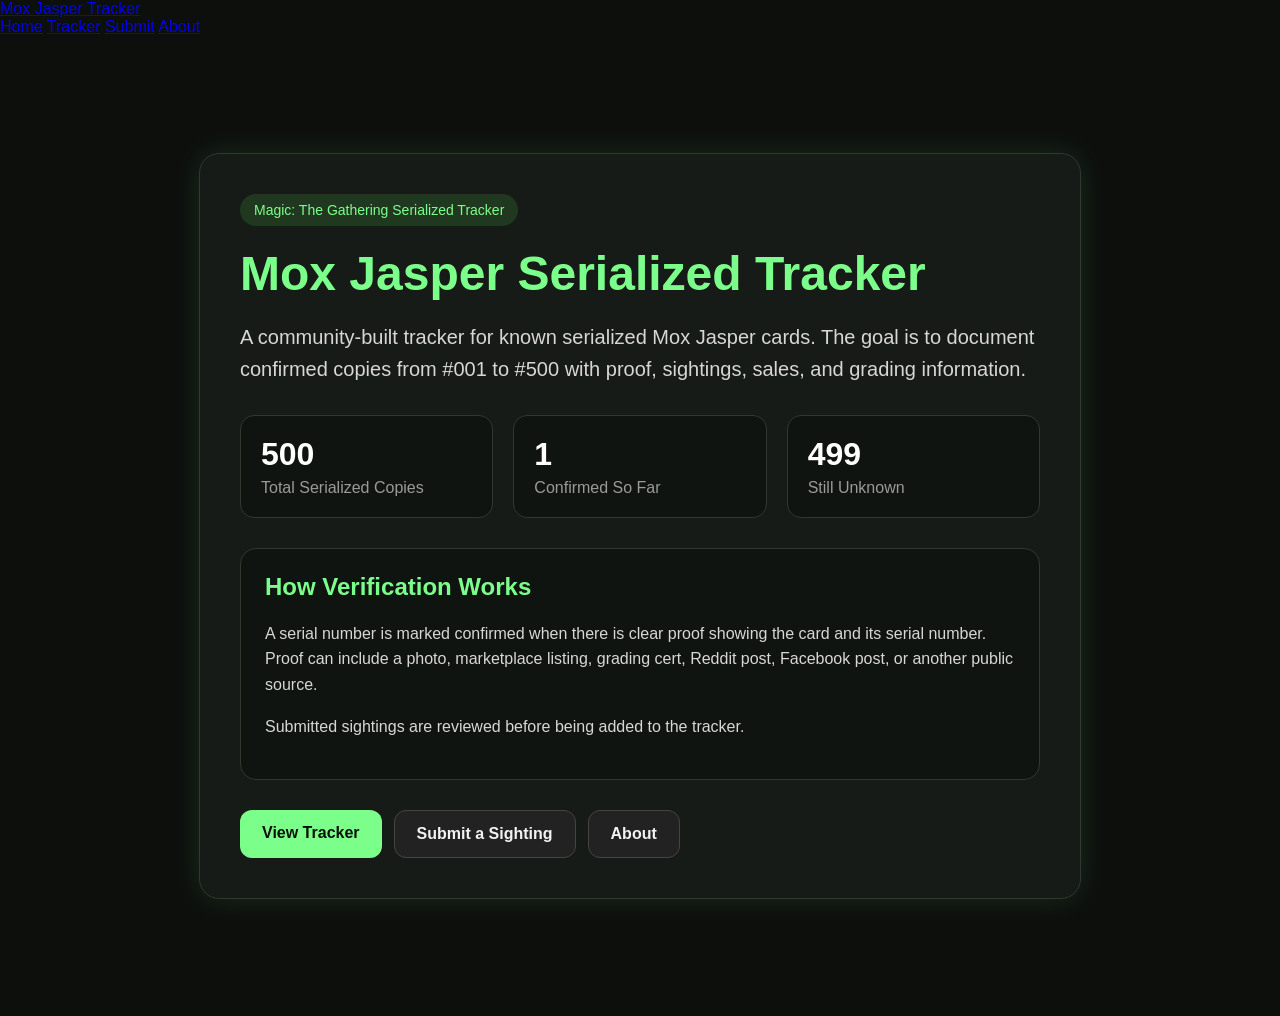
==== index.html @ c1763e7f "Update index.html" ====
<!DOCTYPE html>
<html>
  <head>
    <title>Mox Jasper Tracker</title>
    <link rel="stylesheet" href="style.css">
  </head>

  <body>
    <nav class="navbar">
  <a class="nav-logo" href="index.html">Mox Jasper Tracker</a>

  <div class="nav-links">
    <a href="index.html">Home</a>
    <a href="tracker.html">Tracker</a>
    <a href="submit.html">Submit</a>
    <a href="about.html">About</a>
  </div>
</nav>
    <section class="hero">
      <div class="card">
        <div class="badge">Magic: The Gathering Serialized Tracker</div>

        <h1>Mox Jasper Serialized Tracker</h1>

        <p class="subtitle">
          A community-built tracker for known serialized Mox Jasper cards.
          The goal is to document confirmed copies from #001 to #500 with proof,
          sightings, sales, and grading information.
        </p>

        <div class="stats">
          <div class="stat-box">
            <div class="stat-number">500</div>
            <div class="stat-label">Total Serialized Copies</div>
          </div>

          <div class="stat-box">
            <div class="stat-number">1</div>
            <div class="stat-label">Confirmed So Far</div>
          </div>

          <div class="stat-box">
            <div class="stat-number">499</div>
            <div class="stat-label">Still Unknown</div>
          </div>
        </div>
<div class="info-section">
  <h2>How Verification Works</h2>

  <p>
    A serial number is marked confirmed when there is clear proof showing
    the card and its serial number. Proof can include a photo, marketplace
    listing, grading cert, Reddit post, Facebook post, or another public source.
  </p>

  <p>
    Submitted sightings are reviewed before being added to the tracker.
  </p>
</div>
       <div class="button-row">
  <a class="button" href="tracker.html">View Tracker</a>
  <a class="button secondary-button" href="submit.html">Submit a Sighting</a>
  <a class="button secondary-button" href="about.html">About</a>
</div>
      </div>
    </section>
  </body>
</html>
---- style.css ----
body {
  margin: 0;
  font-family: Arial, sans-serif;
  background: #0d0f0d;
  color: #f2f2f2;
}

.hero {
  min-height: 100vh;
  padding: 40px 20px;
  display: flex;
  align-items: center;
  justify-content: center;
}

.card {
  max-width: 800px;
  background: #171b17;
  border: 1px solid #2d3a2d;
  border-radius: 20px;
  padding: 40px;
  box-shadow: 0 0 30px rgba(124, 255, 138, 0.12);
}

.badge {
  display: inline-block;
  background: #203820;
  color: #7cff8a;
  padding: 8px 14px;
  border-radius: 999px;
  font-size: 14px;
  margin-bottom: 20px;
}

h1 {
  font-size: 48px;
  margin: 0 0 16px;
  color: #7cff8a;
}

.subtitle {
  font-size: 20px;
  line-height: 1.6;
  color: #d7d7d7;
}

.stats {
  display: flex;
  gap: 20px;
  margin: 30px 0;
  flex-wrap: wrap;
}

.stat-box {
  background: #101410;
  border: 1px solid #2d3a2d;
  border-radius: 14px;
  padding: 20px;
  flex: 1;
  min-width: 160px;
}

.stat-number {
  font-size: 32px;
  font-weight: bold;
  color: #ffffff;
}

.stat-label {
  color: #9a9a9a;
  margin-top: 6px;
}

.button {
  display: inline-block;
  background: #7cff8a;
  color: #061006;
  text-decoration: none;
  padding: 14px 22px;
  border-radius: 12px;
  font-weight: bold;
}

.button:hover {
  background: #a0ffaa;
}
.page {
  min-height: 100vh;
  padding: 40px 20px;
  display: flex;
  justify-content: center;
}

.wide-card {
  width: 100%;
  max-width: 1100px;
}

.tracker-grid {
  display: grid;
  grid-template-columns: repeat(auto-fit, minmax(120px, 1fr));
  gap: 15px;
  margin: 30px 0;
}

.serial-card {
  background: #101410;
  border: 1px solid #2d3a2d;
  border-radius: 14px;
  padding: 18px;
  text-align: center;
}

.serial-number {
  font-size: 24px;
  font-weight: bold;
  color: #ffffff;
}

.serial-status {
  margin-top: 8px;
  font-size: 14px;
}

.unknown {
  color: #9a9a9a;
}

.confirmed {
  color: #7cff8a;
}
.confirmed-card {
  border-color: #7cff8a;
  box-shadow: 0 0 18px rgba(124, 255, 138, 0.15);
}

.serial-note {
  margin-top: 8px;
  font-size: 12px;
  color: #cfcfcf;
}
.button-row {
  display: flex;
  gap: 12px;
  flex-wrap: wrap;
}

.secondary-button {
  background: #222;
  color: #f2f2f2;
  border: 1px solid #444;
}

.secondary-button:hover {
  background: #333;
}
.submit-form {
  display: flex;
  flex-direction: column;
  gap: 12px;
  margin: 30px 0;
}

.submit-form label {
  font-weight: bold;
  color: #f2f2f2;
}

.submit-form input,
.submit-form textarea {
  padding: 12px;
  border-radius: 10px;
  border: 1px solid #444;
  background: #101410;
  color: white;
  font-size: 16px;
}

.submit-form textarea {
  min-height: 120px;
  resize: vertical;
}
.submit-box {
  background: #101410;
  border: 1px solid #2d3a2d;
  border-radius: 16px;
  padding: 28px;
  margin: 30px 0;
}

.submit-box h2 {
  margin-top: 0;
  color: #7cff8a;
}

.submit-box p {
  color: #d7d7d7;
  line-height: 1.6;
  margin-bottom: 24px;
}
.info-section {
  background: #101410;
  border: 1px solid #2d3a2d;
  border-radius: 16px;
  padding: 24px;
  margin: 30px 0;
}

.info-section h2 {
  margin-top: 0;
  color: #7cff8a;
}

.info-section p {
  color: #d7d7d7;
  line-height: 1.6;
}
.search-box {
  margin: 30px 0 20px;
  display: flex;
  flex-direction: column;
  gap: 10px;
}

.search-box label {
  font-weight: bold;
  color: #f2f2f2;
}

.search-box input {
  max-width: 260px;
  padding: 12px;
  border-radius: 10px;
  border: 1px solid #444;
  background: #101410;
  color: white;
  font-size: 16px;
}

.highlight-card {
  border-color: #ffffff;
  box-shadow: 0 0 22px rgba(255, 255, 255, 0.25);
  transform: scale(1.03);
}
.search-row {
  display: flex;
  gap: 12px;
  flex-wrap: wrap;
  align-items: center;
}
.legend {
  display: flex;
  gap: 16px;
  flex-wrap: wrap;
  margin: 24px 0;
}

.legend-item {
  display: flex;
  align-items: center;
  gap: 8px;
  color: #d7d7d7;
  font-weight: bold;
}

.legend-dot {
  width: 14px;
  height: 14px;
  border-radius: 50%;
  display: inline-block;
}

.confirmed-dot {
  background: #7cff8a;
}

.unknown-dot {
  background: #777;
}
.modal {
  position: fixed;
  top: 0;
  left: 0;
  width: 100%;
  height: 100%;
  background: rgba(0, 0, 0, 0.75);
  display: flex;
  align-items: center;
  justify-content: center;
  padding: 20px;
  z-index: 999;
}

.hidden {
  display: none;
}

.modal-content {
  background: #171b17;
  border: 1px solid #2d3a2d;
  border-radius: 20px;
  padding: 28px;
  max-width: 520px;
  width: 100%;
  position: relative;
  box-shadow: 0 0 30px rgba(124, 255, 138, 0.15);
}

.close-button {
  position: absolute;
  top: 14px;
  right: 18px;
  background: none;
  border: none;
  color: white;
  font-size: 32px;
  cursor: pointer;
}

.modal-image {
  width: 100%;
  max-height: 500px;
  object-fit: contain;
  background: #101410;
  border: 1px solid #2d3a2d;
  border-radius: 14px;
  margin: 20px 0;
}

.modal-info p {
  color: #d7d7d7;
  line-height: 1.5;
}

.modal-info a {
  color: #7cff8a;
}
.tracker-stats {
  display: flex;
  gap: 16px;
  flex-wrap: wrap;
  margin: 28px 0;
}

.tracker-stat-box {
  background: #101410;
  border: 1px solid #2d3a2d;
  border-radius: 14px;
  padding: 18px;
  flex: 1;
  min-width: 150px;
}
#modal-submit {
  color: #061006 !important;
  background: #7cff8a;
  display: inline-block;
  margin-top: 12px;
  text-decoration: none;
  font-weight: bold;
}
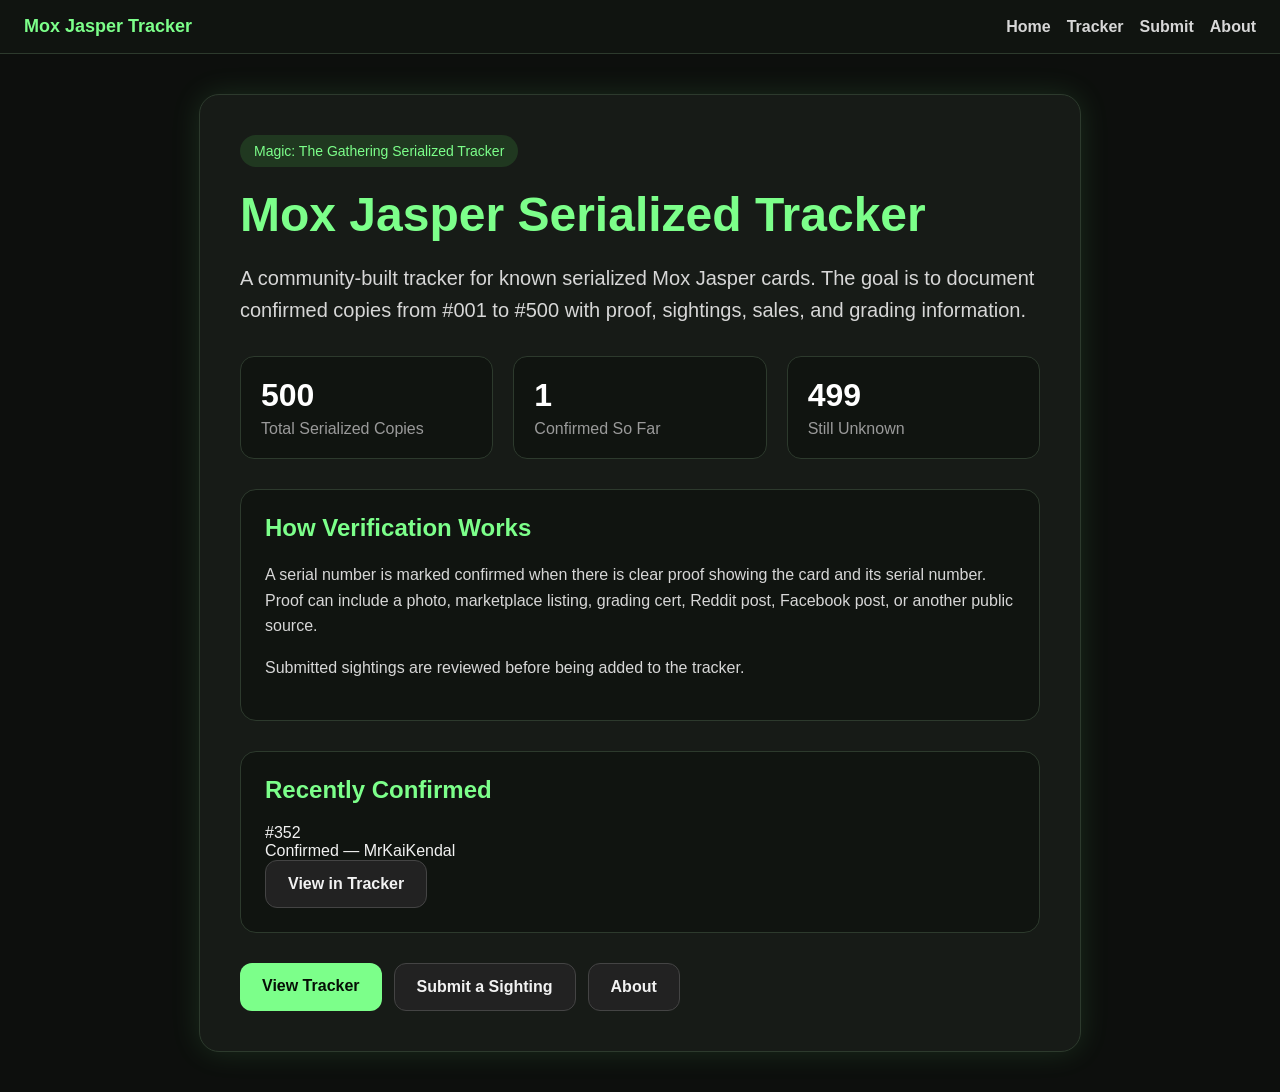
==== commit d185df91: "Update index.html" ====
--- a/index.html
+++ b/index.html
@@ -57,6 +57,18 @@
     Submitted sightings are reviewed before being added to the tracker.
   </p>
 </div>
+        <div class="info-section">
+  <h2>Recently Confirmed</h2>
+
+  <div class="recent-card">
+    <div>
+      <div class="recent-number">#352</div>
+      <div class="recent-details">Confirmed — MrKaiKendal</div>
+    </div>
+
+    <a class="button secondary-button" href="tracker.html">View in Tracker</a>
+  </div>
+</div>
        <div class="button-row">
   <a class="button" href="tracker.html">View Tracker</a>
   <a class="button secondary-button" href="submit.html">Submit a Sighting</a>
--- a/style.css
+++ b/style.css
@@ -358,3 +358,36 @@
   text-decoration: none;
   font-weight: bold;
 }
+.navbar {
+  background: #101410;
+  border-bottom: 1px solid #2d3a2d;
+  padding: 16px 24px;
+  display: flex;
+  justify-content: space-between;
+  align-items: center;
+  gap: 16px;
+  flex-wrap: wrap;
+}
+
+.nav-logo {
+  color: #7cff8a;
+  text-decoration: none;
+  font-weight: bold;
+  font-size: 18px;
+}
+
+.nav-links {
+  display: flex;
+  gap: 16px;
+  flex-wrap: wrap;
+}
+
+.nav-links a {
+  color: #d7d7d7;
+  text-decoration: none;
+  font-weight: bold;
+}
+
+.nav-links a:hover {
+  color: #7cff8a;
+}
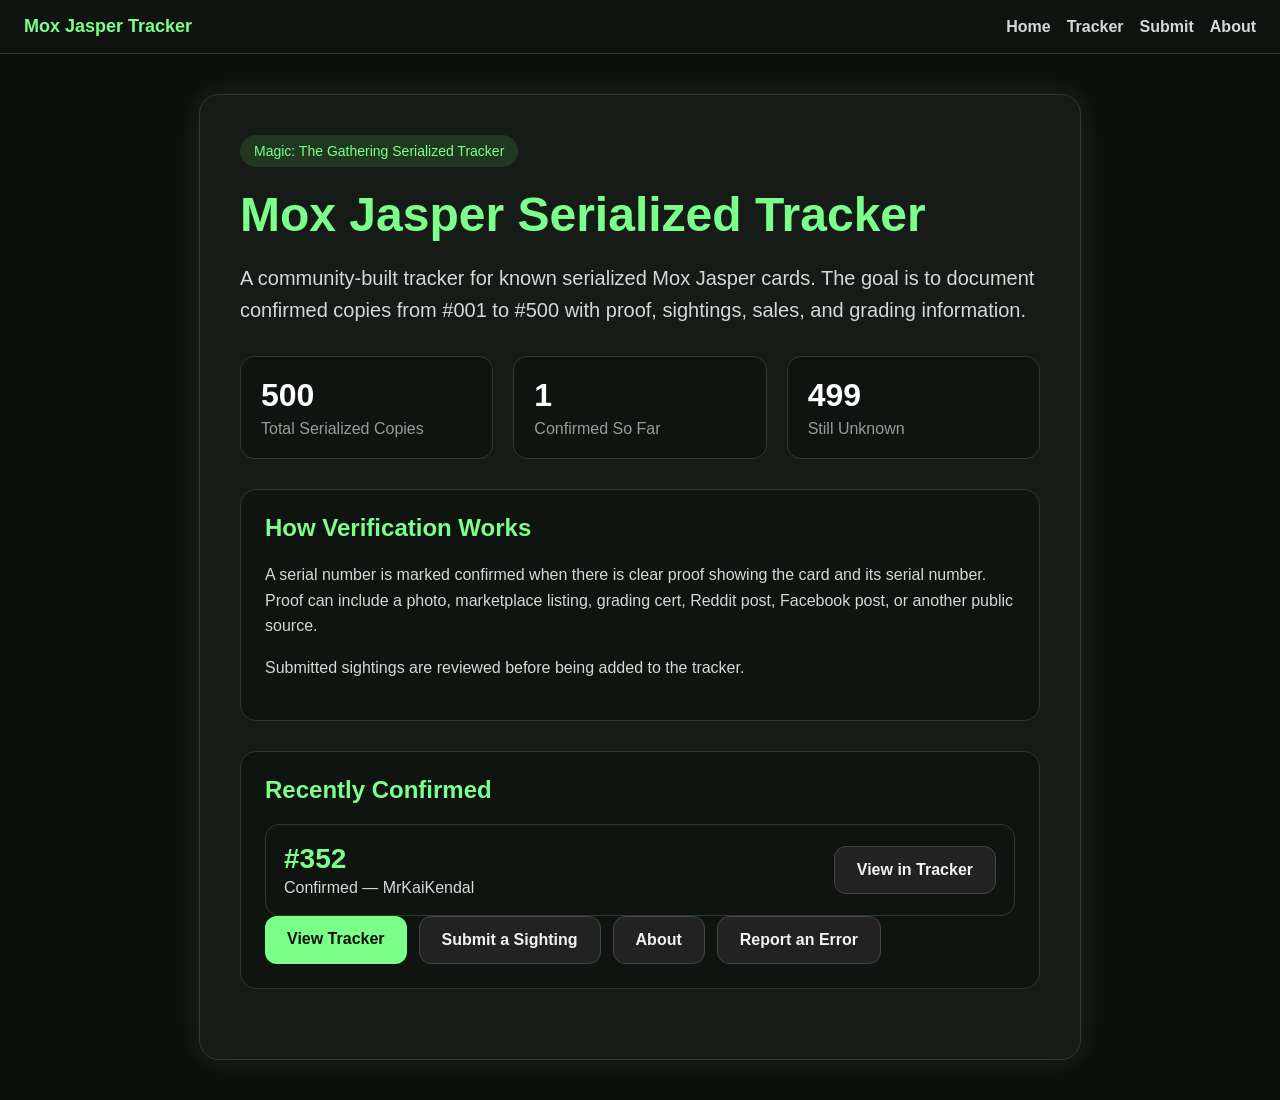
==== commit 84dc986c: "Update index.html" ====
--- a/index.html
+++ b/index.html
@@ -68,11 +68,11 @@
 
     <a class="button secondary-button" href="tracker.html">View in Tracker</a>
   </div>
-</div>
-       <div class="button-row">
+<div class="button-row">
   <a class="button" href="tracker.html">View Tracker</a>
   <a class="button secondary-button" href="submit.html">Submit a Sighting</a>
   <a class="button secondary-button" href="about.html">About</a>
+  <a class="button secondary-button" href="https://docs.google.com/forms/d/e/1FAIpQLScrl7_mSrgh9yv5SRMidlg3sxOol-Kw7fdh2qIpRb-uSu1Ktw/viewform?usp=header" target="_blank">Report an Error</a>
 </div>
       </div>
     </section>
--- a/style.css
+++ b/style.css
@@ -391,3 +391,25 @@
 .nav-links a:hover {
   color: #7cff8a;
 }
+.recent-card {
+  background: #101410;
+  border: 1px solid #2d3a2d;
+  border-radius: 14px;
+  padding: 18px;
+  display: flex;
+  justify-content: space-between;
+  align-items: center;
+  gap: 12px;
+  flex-wrap: wrap;
+}
+
+.recent-number {
+  font-size: 28px;
+  font-weight: bold;
+  color: #7cff8a;
+}
+
+.recent-details {
+  color: #d7d7d7;
+  margin-top: 4px;
+}
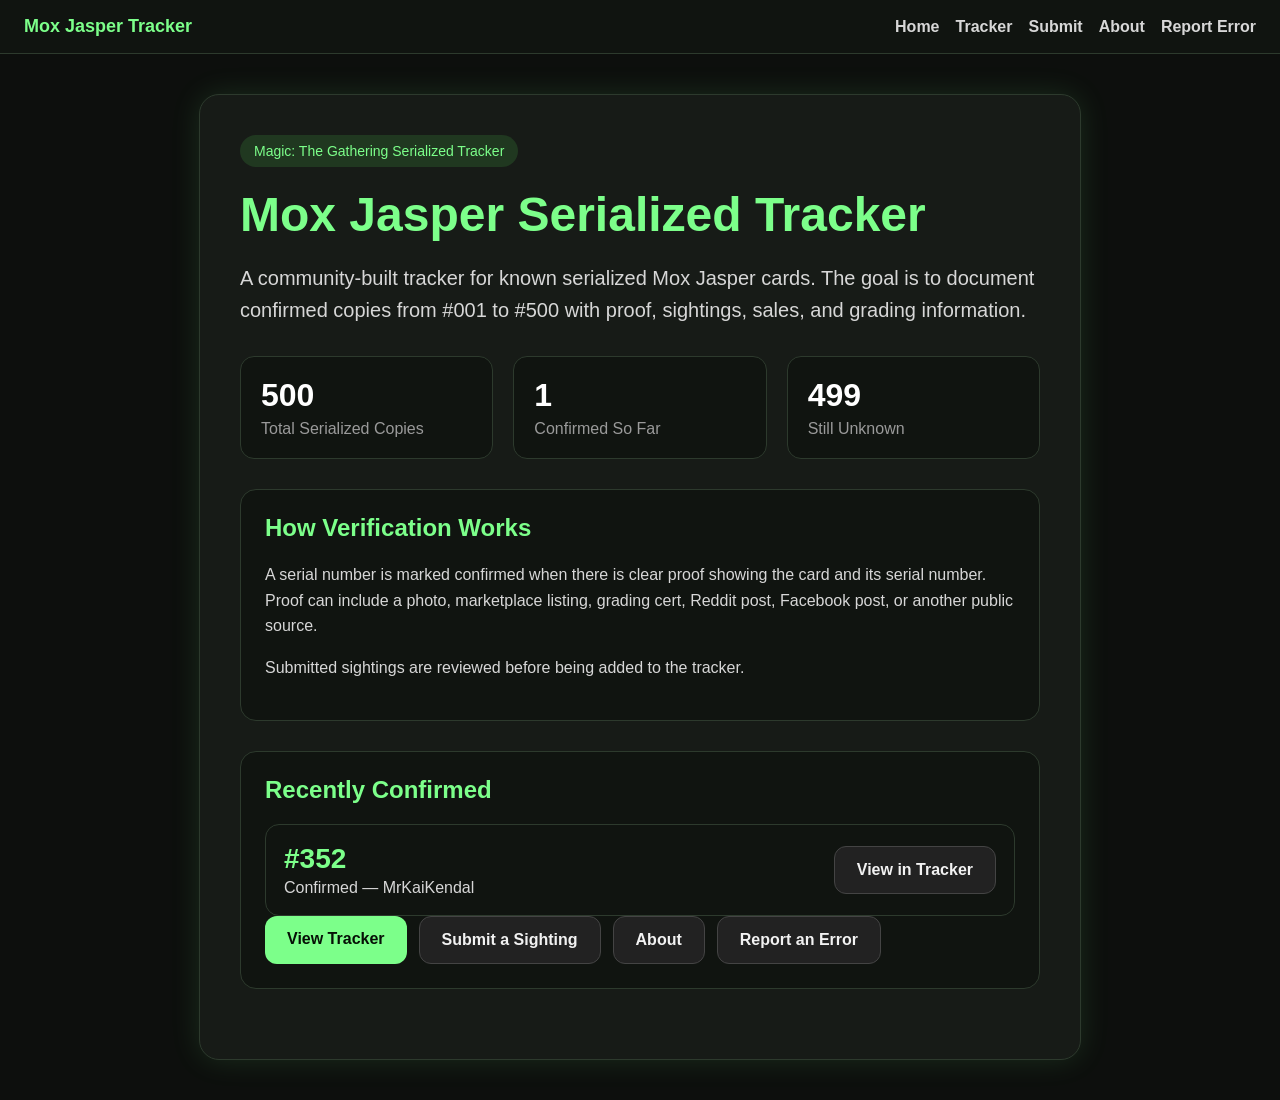
==== commit 1fe75016: "Update index.html" ====
--- a/index.html
+++ b/index.html
@@ -9,12 +9,13 @@
     <nav class="navbar">
   <a class="nav-logo" href="index.html">Mox Jasper Tracker</a>
 
-  <div class="nav-links">
-    <a href="index.html">Home</a>
-    <a href="tracker.html">Tracker</a>
-    <a href="submit.html">Submit</a>
-    <a href="about.html">About</a>
-  </div>
+   <div class="nav-links">
+  <a href="index.html">Home</a>
+  <a href="tracker.html">Tracker</a>
+  <a href="submit.html">Submit</a>
+  <a href="about.html">About</a>
+  <a href="https://docs.google.com/forms/d/e/1FAIpQLScrl7_mSrgh9yv5SRMidlg3sxOol-Kw7fdh2qIpRb-uSu1Ktw/viewform?usp=header" target="_blank">Report Error</a>
+</div>
 </nav>
     <section class="hero">
       <div class="card">
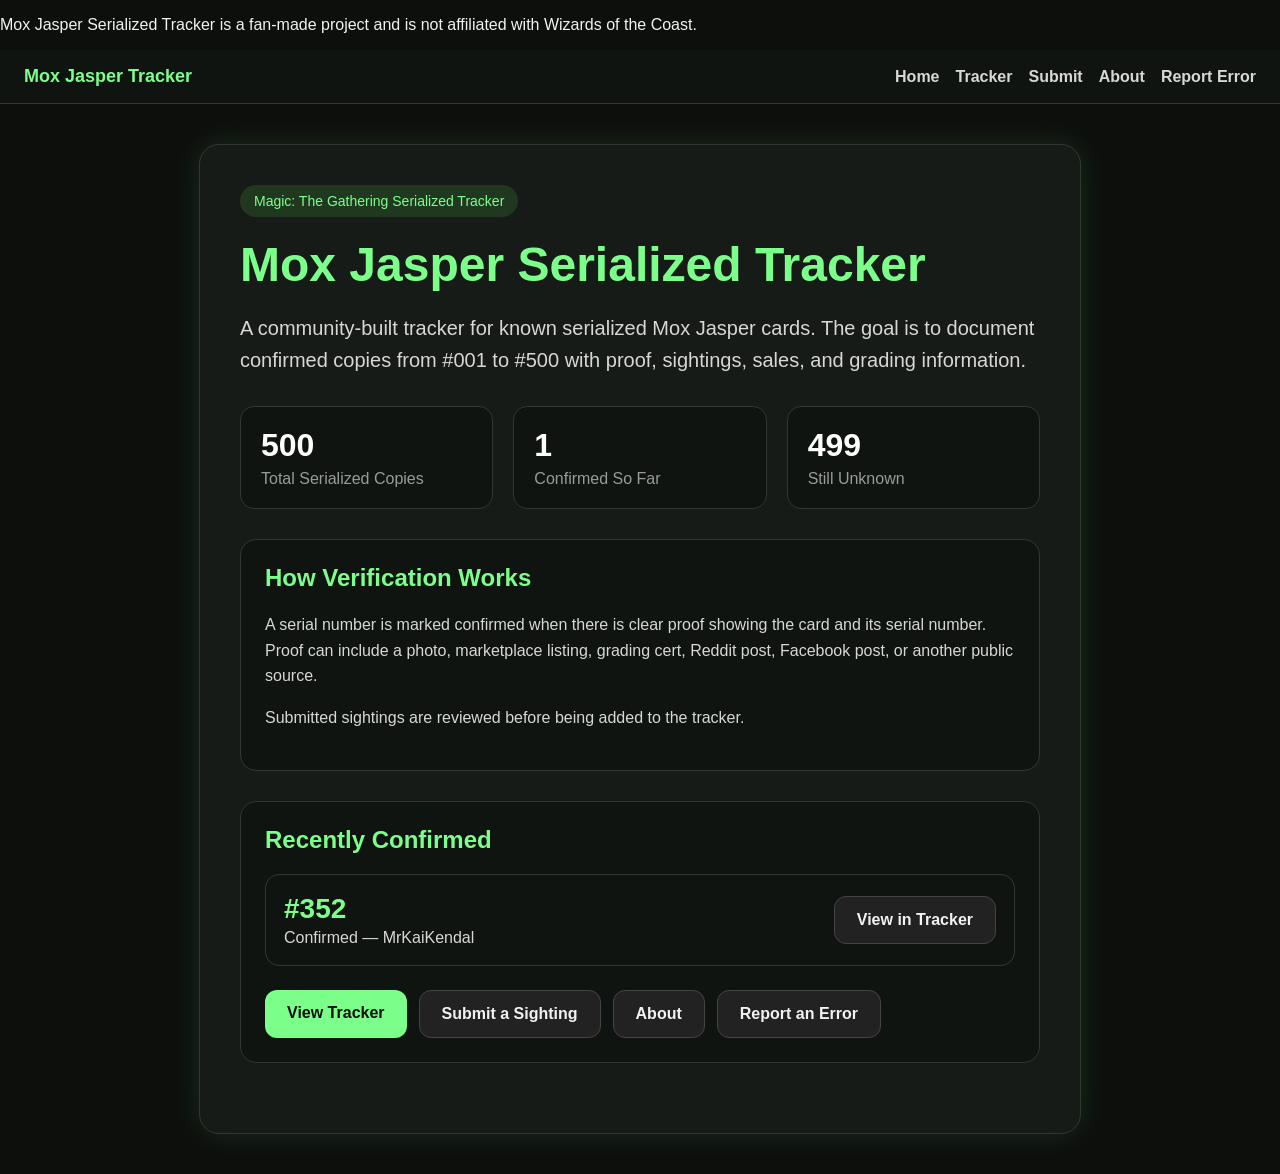
==== commit e56a2616: "Update index.html" ====
--- a/index.html
+++ b/index.html
@@ -4,7 +4,11 @@
     <title>Mox Jasper Tracker</title>
     <link rel="stylesheet" href="style.css">
   </head>
-
+<footer class="site-footer">
+  <p>
+    Mox Jasper Serialized Tracker is a fan-made project and is not affiliated with Wizards of the Coast.
+  </p>
+</footer>
   <body>
     <nav class="navbar">
   <a class="nav-logo" href="index.html">Mox Jasper Tracker</a>
@@ -69,7 +73,7 @@
 
     <a class="button secondary-button" href="tracker.html">View in Tracker</a>
   </div>
-<div class="button-row">
+<div class="button-row home-button-row">
   <a class="button" href="tracker.html">View Tracker</a>
   <a class="button secondary-button" href="submit.html">Submit a Sighting</a>
   <a class="button secondary-button" href="about.html">About</a>
--- a/style.css
+++ b/style.css
@@ -413,3 +413,6 @@
   color: #d7d7d7;
   margin-top: 4px;
 }
+.home-button-row {
+  margin-top: 24px;
+}
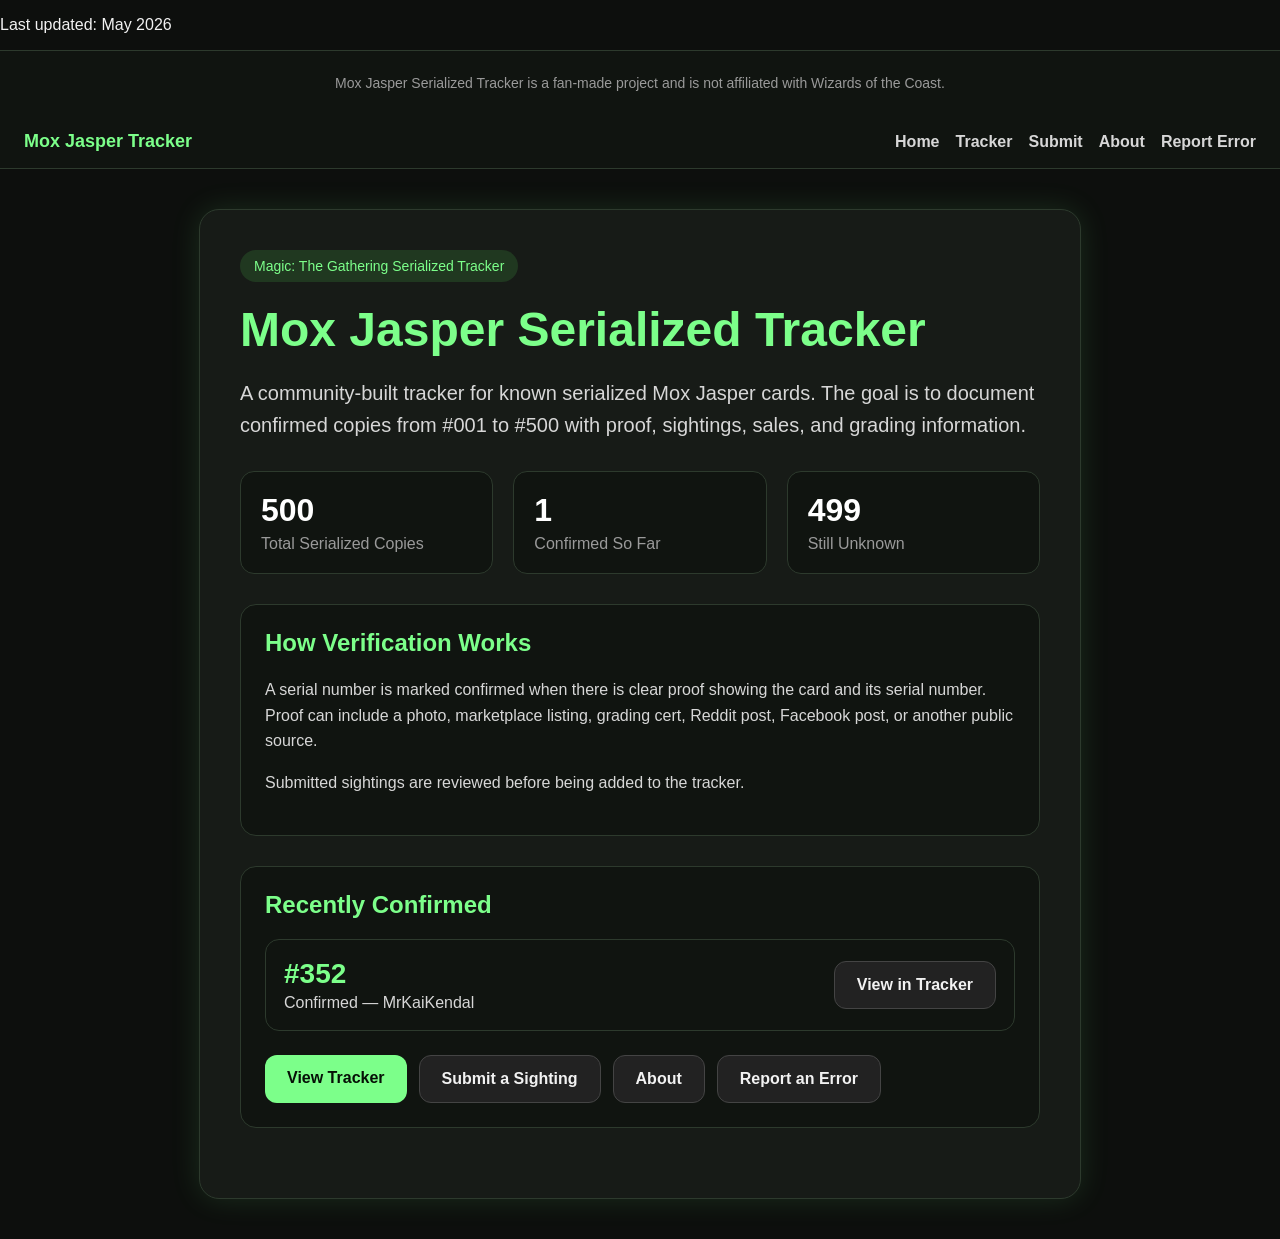
==== commit d123deef: "Update index.html" ====
--- a/index.html
+++ b/index.html
@@ -2,6 +2,7 @@
 <html>
   <head>
     <title>Mox Jasper Tracker</title>
+    <p class="last-updated">Last updated: May 2026</p>
     <link rel="stylesheet" href="style.css">
   </head>
 <footer class="site-footer">
--- a/style.css
+++ b/style.css
@@ -416,3 +416,15 @@
 .home-button-row {
   margin-top: 24px;
 }
+.site-footer {
+  border-top: 1px solid #2d3a2d;
+  padding: 24px;
+  text-align: center;
+  color: #9a9a9a;
+  background: #101410;
+  font-size: 14px;
+}
+
+.site-footer p {
+  margin: 0;
+}
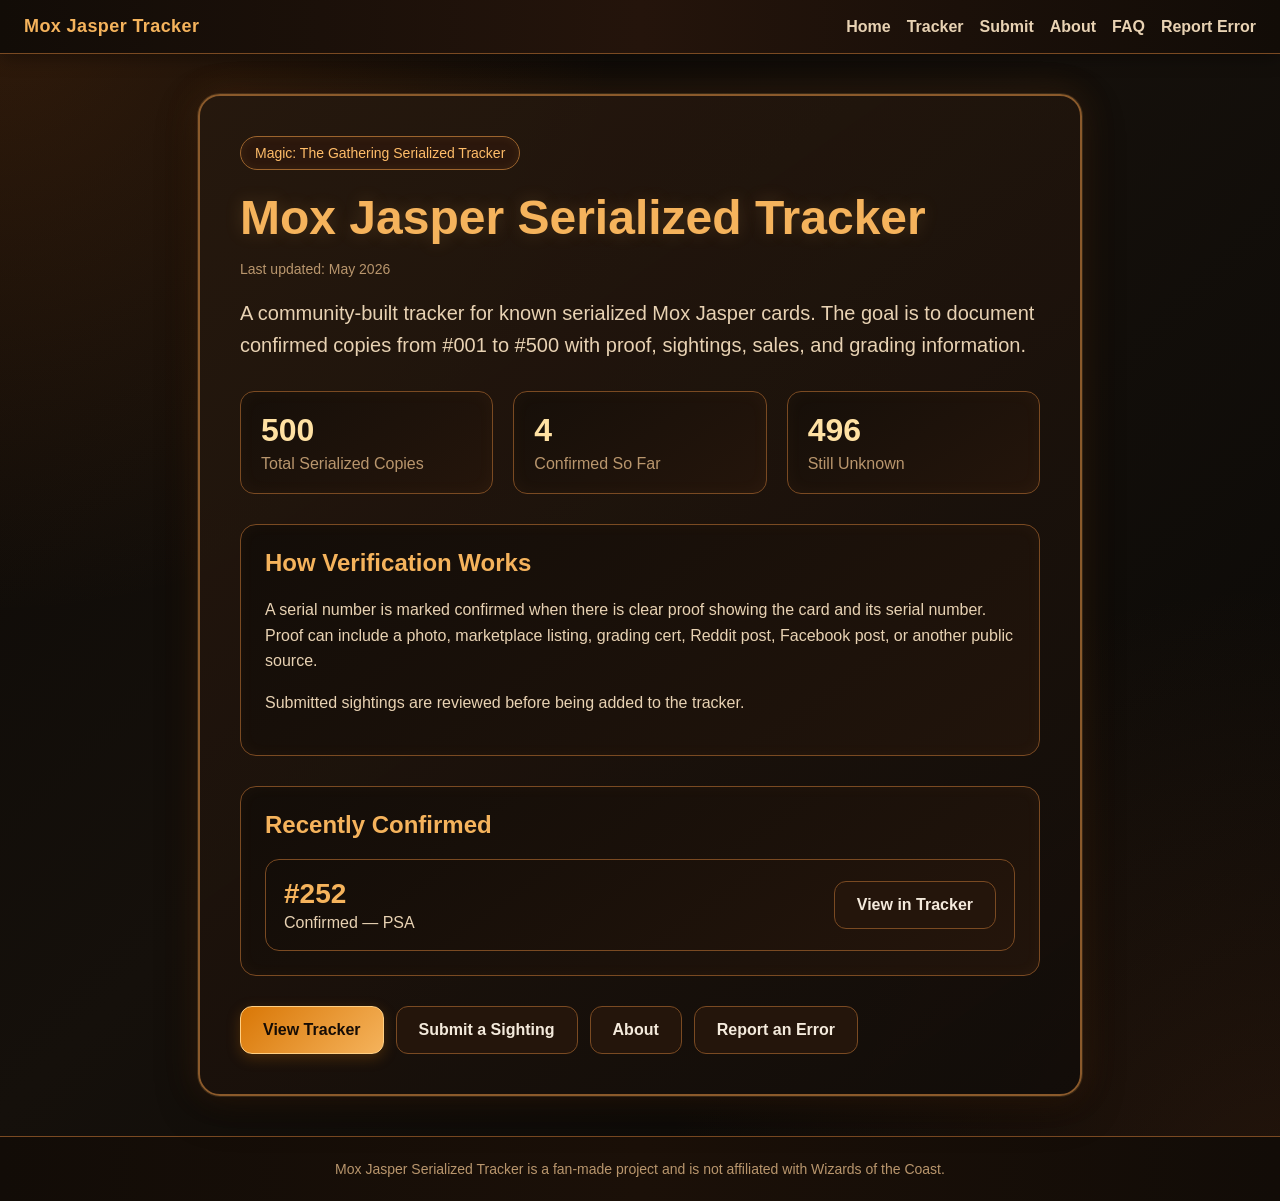
==== commit 56807aea: "Update index.html" ====
--- a/index.html
+++ b/index.html
@@ -2,31 +2,30 @@
 <html>
   <head>
     <title>Mox Jasper Tracker</title>
-    <p class="last-updated">Last updated: May 2026</p>
     <link rel="stylesheet" href="style.css">
+    <link rel="icon" type="image/png" href="favicon.png">
   </head>
-<footer class="site-footer">
-  <p>
-    Mox Jasper Serialized Tracker is a fan-made project and is not affiliated with Wizards of the Coast.
-  </p>
-</footer>
+
   <body>
     <nav class="navbar">
-  <a class="nav-logo" href="index.html">Mox Jasper Tracker</a>
+      <a class="nav-logo" href="index.html">Mox Jasper Tracker</a>
 
-   <div class="nav-links">
-  <a href="index.html">Home</a>
-  <a href="tracker.html">Tracker</a>
-  <a href="submit.html">Submit</a>
-  <a href="about.html">About</a>
-  <a href="https://docs.google.com/forms/d/e/1FAIpQLScrl7_mSrgh9yv5SRMidlg3sxOol-Kw7fdh2qIpRb-uSu1Ktw/viewform?usp=header" target="_blank">Report Error</a>
-</div>
-</nav>
+      <div class="nav-links">
+        <a href="index.html">Home</a>
+        <a href="tracker.html">Tracker</a>
+        <a href="submit.html">Submit</a>
+        <a href="about.html">About</a>
+        <a href="faq.html">FAQ</a>
+        <a href="PASTE-YOUR-REPORT-FORM-LINK-HERE" target="_blank">Report Error</a>
+      </div>
+    </nav>
+
     <section class="hero">
       <div class="card">
         <div class="badge">Magic: The Gathering Serialized Tracker</div>
 
         <h1>Mox Jasper Serialized Tracker</h1>
+        <p class="last-updated">Last updated: May 2026</p>
 
         <p class="subtitle">
           A community-built tracker for known serialized Mox Jasper cards.
@@ -41,46 +40,52 @@
           </div>
 
           <div class="stat-box">
-            <div class="stat-number">1</div>
+            <div id="home-confirmed-count" class="stat-number">0</div>
             <div class="stat-label">Confirmed So Far</div>
           </div>
 
           <div class="stat-box">
-            <div class="stat-number">499</div>
+            <div id="home-unknown-count" class="stat-number">500</div>
             <div class="stat-label">Still Unknown</div>
           </div>
         </div>
-<div class="info-section">
-  <h2>How Verification Works</h2>
 
-  <p>
-    A serial number is marked confirmed when there is clear proof showing
-    the card and its serial number. Proof can include a photo, marketplace
-    listing, grading cert, Reddit post, Facebook post, or another public source.
-  </p>
+        <div class="info-section">
+          <h2>How Verification Works</h2>
 
-  <p>
-    Submitted sightings are reviewed before being added to the tracker.
-  </p>
-</div>
+          <p>
+            A serial number is marked confirmed when there is clear proof showing
+            the card and its serial number. Proof can include a photo, marketplace
+            listing, grading cert, Reddit post, Facebook post, or another public source.
+          </p>
+
+          <p>
+            Submitted sightings are reviewed before being added to the tracker.
+          </p>
+        </div>
+
         <div class="info-section">
-  <h2>Recently Confirmed</h2>
+          <h2>Recently Confirmed</h2>
 
-  <div class="recent-card">
-    <div>
-      <div class="recent-number">#352</div>
-      <div class="recent-details">Confirmed — MrKaiKendal</div>
-    </div>
+          <div id="home-recent-confirmed"></div>
+        </div>
 
-    <a class="button secondary-button" href="tracker.html">View in Tracker</a>
-  </div>
-<div class="button-row home-button-row">
-  <a class="button" href="tracker.html">View Tracker</a>
-  <a class="button secondary-button" href="submit.html">Submit a Sighting</a>
-  <a class="button secondary-button" href="about.html">About</a>
-  <a class="button secondary-button" href="https://docs.google.com/forms/d/e/1FAIpQLScrl7_mSrgh9yv5SRMidlg3sxOol-Kw7fdh2qIpRb-uSu1Ktw/viewform?usp=header" target="_blank">Report an Error</a>
-</div>
+        <div class="button-row home-button-row">
+          <a class="button" href="tracker.html">View Tracker</a>
+          <a class="button secondary-button" href="submit.html">Submit a Sighting</a>
+          <a class="button secondary-button" href="about.html">About</a>
+          <a class="button secondary-button" href="https://forms.gle/mD725Z9h9ZyDmzw18" target="_blank">Report an Error</a>
+        </div>
       </div>
     </section>
+
+    <footer class="site-footer">
+      <p>
+        Mox Jasper Serialized Tracker is a fan-made project and is not affiliated with Wizards of the Coast.
+      </p>
+    </footer>
+
+    <script src="cards.js"></script>
+    <script src="home.js"></script>
   </body>
 </html>
--- a/style.css
+++ b/style.css
@@ -1,9 +1,53 @@
 body {
   margin: 0;
   font-family: Arial, sans-serif;
-  background: #0d0f0d;
-  color: #f2f2f2;
-}
+  background:
+    radial-gradient(circle at top left, rgba(210, 105, 30, 0.18), transparent 35%),
+    radial-gradient(circle at bottom right, rgba(124, 62, 28, 0.22), transparent 35%),
+    linear-gradient(135deg, #0c0906, #15100b 45%, #090806);
+  color: #f4eadc;
+}
+
+/* Top navigation */
+
+.navbar {
+  background:
+    linear-gradient(90deg, #120c07, #24140b, #120c07);
+  border-bottom: 1px solid #7a4a22;
+  padding: 16px 24px;
+  display: flex;
+  justify-content: space-between;
+  align-items: center;
+  gap: 16px;
+  flex-wrap: wrap;
+  box-shadow: 0 4px 18px rgba(0, 0, 0, 0.35);
+}
+
+.nav-logo {
+  color: #f5b35c;
+  text-decoration: none;
+  font-weight: bold;
+  font-size: 18px;
+  letter-spacing: 0.4px;
+}
+
+.nav-links {
+  display: flex;
+  gap: 16px;
+  flex-wrap: wrap;
+}
+
+.nav-links a {
+  color: #e8d2b3;
+  text-decoration: none;
+  font-weight: bold;
+}
+
+.nav-links a:hover {
+  color: #ffcc7a;
+}
+
+/* Main page layouts */
 
 .hero {
   min-height: 100vh;
@@ -13,36 +57,68 @@
   justify-content: center;
 }
 
+.page {
+  min-height: 100vh;
+  padding: 40px 20px;
+  display: flex;
+  justify-content: center;
+}
+
 .card {
   max-width: 800px;
-  background: #171b17;
-  border: 1px solid #2d3a2d;
-  border-radius: 20px;
+  background:
+    linear-gradient(145deg, rgba(38, 24, 14, 0.96), rgba(18, 13, 9, 0.98));
+  border: 2px solid #8b5a2b;
+  border-radius: 22px;
   padding: 40px;
-  box-shadow: 0 0 30px rgba(124, 255, 138, 0.12);
+  box-shadow:
+    0 0 0 1px rgba(255, 203, 122, 0.12),
+    0 0 35px rgba(210, 105, 30, 0.16),
+    0 12px 40px rgba(0, 0, 0, 0.45);
+}
+
+.wide-card {
+  width: 100%;
+  max-width: 1100px;
 }
 
 .badge {
   display: inline-block;
-  background: #203820;
-  color: #7cff8a;
+  background: #2b170c;
+  color: #ffbd69;
+  border: 1px solid #9c642d;
   padding: 8px 14px;
   border-radius: 999px;
   font-size: 14px;
   margin-bottom: 20px;
+  box-shadow: inset 0 0 10px rgba(255, 179, 92, 0.08);
 }
 
 h1 {
   font-size: 48px;
   margin: 0 0 16px;
-  color: #7cff8a;
+  color: #f5b35c;
+  text-shadow: 0 0 18px rgba(245, 179, 92, 0.18);
+}
+
+h2 {
+  color: #ffcc7a;
 }
 
 .subtitle {
   font-size: 20px;
   line-height: 1.6;
-  color: #d7d7d7;
-}
+  color: #e8d2b3;
+}
+
+.last-updated {
+  color: #b9966d;
+  font-size: 14px;
+  margin-top: 4px;
+  margin-bottom: 18px;
+}
+
+/* Homepage stats */
 
 .stats {
   display: flex;
@@ -52,49 +128,94 @@
 }
 
 .stat-box {
-  background: #101410;
-  border: 1px solid #2d3a2d;
+  background:
+    linear-gradient(145deg, #160f09, #24150b);
+  border: 1px solid #7a4a22;
   border-radius: 14px;
   padding: 20px;
   flex: 1;
   min-width: 160px;
+  box-shadow: inset 0 0 18px rgba(255, 190, 105, 0.04);
 }
 
 .stat-number {
   font-size: 32px;
   font-weight: bold;
-  color: #ffffff;
+  color: #ffe1a3;
 }
 
 .stat-label {
-  color: #9a9a9a;
+  color: #b9966d;
   margin-top: 6px;
 }
+
+/* Buttons */
 
 .button {
   display: inline-block;
-  background: #7cff8a;
-  color: #061006;
+  background:
+    linear-gradient(135deg, #d97706, #f5b35c);
+  color: #160c05;
   text-decoration: none;
   padding: 14px 22px;
   border-radius: 12px;
   font-weight: bold;
+  border: 1px solid #ffcf83;
+  box-shadow: 0 4px 14px rgba(217, 119, 6, 0.25);
+  cursor: pointer;
 }
 
 .button:hover {
-  background: #a0ffaa;
-}
-.page {
-  min-height: 100vh;
-  padding: 40px 20px;
-  display: flex;
-  justify-content: center;
-}
-
-.wide-card {
-  width: 100%;
-  max-width: 1100px;
-}
+  background:
+    linear-gradient(135deg, #f5b35c, #ffd18a);
+  color: #120804;
+}
+
+.button-row {
+  display: flex;
+  gap: 12px;
+  flex-wrap: wrap;
+}
+
+.home-button-row {
+  margin-top: 24px;
+}
+
+.secondary-button {
+  background: #24150b;
+  color: #f4eadc;
+  border: 1px solid #7a4a22;
+  box-shadow: none;
+}
+
+.secondary-button:hover {
+  background: #3a2110;
+  color: #ffcc7a;
+}
+
+/* Info sections */
+
+.info-section {
+  background:
+    linear-gradient(145deg, #130d08, #21140b);
+  border: 1px solid #7a4a22;
+  border-radius: 16px;
+  padding: 24px;
+  margin: 30px 0;
+  box-shadow: inset 0 0 16px rgba(255, 184, 92, 0.04);
+}
+
+.info-section h2 {
+  margin-top: 0;
+  color: #f5b35c;
+}
+
+.info-section p {
+  color: #e8d2b3;
+  line-height: 1.6;
+}
+
+/* Tracker grid */
 
 .tracker-grid {
   display: grid;
@@ -104,17 +225,27 @@
 }
 
 .serial-card {
-  background: #101410;
-  border: 1px solid #2d3a2d;
+  background:
+    linear-gradient(145deg, #15100b, #24150b);
+  border: 1px solid #5d3920;
   border-radius: 14px;
   padding: 18px;
   text-align: center;
+  transition: transform 0.2s ease, border-color 0.2s ease, box-shadow 0.2s ease;
+  cursor: pointer;
+  box-shadow: inset 0 0 12px rgba(255, 190, 105, 0.03);
+}
+
+.serial-card:hover {
+  transform: translateY(-3px);
+  border-color: #d97706;
+  box-shadow: 0 0 18px rgba(217, 119, 6, 0.16);
 }
 
 .serial-number {
   font-size: 24px;
   font-weight: bold;
-  color: #ffffff;
+  color: #ffe1a3;
 }
 
 .serial-status {
@@ -123,131 +254,56 @@
 }
 
 .unknown {
-  color: #9a9a9a;
+  color: #9d8b78;
 }
 
 .confirmed {
-  color: #7cff8a;
-}
+  color: #ffcc7a;
+}
+
+.pending {
+  color: #ffd36a;
+}
+
 .confirmed-card {
-  border-color: #7cff8a;
-  box-shadow: 0 0 18px rgba(124, 255, 138, 0.15);
+  border-color: #f5b35c;
+  box-shadow:
+    0 0 18px rgba(245, 179, 92, 0.22),
+    inset 0 0 14px rgba(245, 179, 92, 0.05);
+}
+
+.pending-card {
+  border-color: #ffd36a;
+  box-shadow: 0 0 18px rgba(255, 211, 106, 0.15);
 }
 
 .serial-note {
   margin-top: 8px;
   font-size: 12px;
-  color: #cfcfcf;
-}
-.button-row {
-  display: flex;
-  gap: 12px;
-  flex-wrap: wrap;
-}
-
-.secondary-button {
-  background: #222;
-  color: #f2f2f2;
-  border: 1px solid #444;
-}
-
-.secondary-button:hover {
-  background: #333;
-}
-.submit-form {
-  display: flex;
-  flex-direction: column;
-  gap: 12px;
-  margin: 30px 0;
-}
-
-.submit-form label {
-  font-weight: bold;
-  color: #f2f2f2;
-}
-
-.submit-form input,
-.submit-form textarea {
-  padding: 12px;
-  border-radius: 10px;
-  border: 1px solid #444;
-  background: #101410;
-  color: white;
-  font-size: 16px;
-}
-
-.submit-form textarea {
-  min-height: 120px;
-  resize: vertical;
-}
-.submit-box {
-  background: #101410;
-  border: 1px solid #2d3a2d;
-  border-radius: 16px;
-  padding: 28px;
-  margin: 30px 0;
-}
-
-.submit-box h2 {
-  margin-top: 0;
-  color: #7cff8a;
-}
-
-.submit-box p {
-  color: #d7d7d7;
-  line-height: 1.6;
-  margin-bottom: 24px;
-}
-.info-section {
-  background: #101410;
-  border: 1px solid #2d3a2d;
-  border-radius: 16px;
-  padding: 24px;
-  margin: 30px 0;
-}
-
-.info-section h2 {
-  margin-top: 0;
-  color: #7cff8a;
-}
-
-.info-section p {
-  color: #d7d7d7;
-  line-height: 1.6;
-}
-.search-box {
-  margin: 30px 0 20px;
-  display: flex;
-  flex-direction: column;
-  gap: 10px;
-}
-
-.search-box label {
-  font-weight: bold;
-  color: #f2f2f2;
-}
-
-.search-box input {
-  max-width: 260px;
-  padding: 12px;
-  border-radius: 10px;
-  border: 1px solid #444;
-  background: #101410;
-  color: white;
-  font-size: 16px;
-}
-
-.highlight-card {
-  border-color: #ffffff;
-  box-shadow: 0 0 22px rgba(255, 255, 255, 0.25);
-  transform: scale(1.03);
-}
-.search-row {
-  display: flex;
-  gap: 12px;
-  flex-wrap: wrap;
-  align-items: center;
-}
+  color: #d8b98f;
+}
+
+/* Tracker stats */
+
+.tracker-stats {
+  display: flex;
+  gap: 16px;
+  flex-wrap: wrap;
+  margin: 28px 0;
+}
+
+.tracker-stat-box {
+  background:
+    linear-gradient(145deg, #160f09, #24150b);
+  border: 1px solid #7a4a22;
+  border-radius: 14px;
+  padding: 18px;
+  flex: 1;
+  min-width: 150px;
+}
+
+/* Legend */
+
 .legend {
   display: flex;
   gap: 16px;
@@ -259,7 +315,7 @@
   display: flex;
   align-items: center;
   gap: 8px;
-  color: #d7d7d7;
+  color: #e8d2b3;
   font-weight: bold;
 }
 
@@ -271,19 +327,138 @@
 }
 
 .confirmed-dot {
-  background: #7cff8a;
+  background: #f5b35c;
+}
+
+.pending-dot {
+  background: #ffd36a;
 }
 
 .unknown-dot {
-  background: #777;
-}
+  background: #8b7a68;
+}
+
+/* Search */
+
+.search-box {
+  margin: 30px 0 20px;
+  display: flex;
+  flex-direction: column;
+  gap: 10px;
+}
+
+.search-box label {
+  font-weight: bold;
+  color: #f4eadc;
+}
+
+.search-box input {
+  max-width: 260px;
+  padding: 12px;
+  border-radius: 10px;
+  border: 1px solid #7a4a22;
+  background: #130d08;
+  color: #f4eadc;
+  font-size: 16px;
+}
+
+.search-row {
+  display: flex;
+  gap: 12px;
+  flex-wrap: wrap;
+  align-items: center;
+}
+
+.highlight-card {
+  border-color: #ffffff;
+  box-shadow: 0 0 26px rgba(255, 225, 163, 0.35);
+  transform: scale(1.03);
+}
+
+/* Submit page */
+
+.submit-box {
+  background:
+    linear-gradient(145deg, #130d08, #21140b);
+  border: 1px solid #7a4a22;
+  border-radius: 16px;
+  padding: 28px;
+  margin: 30px 0;
+}
+
+.submit-box h2 {
+  margin-top: 0;
+  color: #f5b35c;
+}
+
+.submit-box p {
+  color: #e8d2b3;
+  line-height: 1.6;
+  margin-bottom: 24px;
+}
+
+.submit-form {
+  display: flex;
+  flex-direction: column;
+  gap: 12px;
+  margin: 30px 0;
+}
+
+.submit-form label {
+  font-weight: bold;
+  color: #f4eadc;
+}
+
+.submit-form input,
+.submit-form textarea {
+  padding: 12px;
+  border-radius: 10px;
+  border: 1px solid #7a4a22;
+  background: #130d08;
+  color: #f4eadc;
+  font-size: 16px;
+}
+
+.submit-form textarea {
+  min-height: 120px;
+  resize: vertical;
+}
+
+/* Recently confirmed */
+
+.recent-card {
+  background:
+    linear-gradient(145deg, #130d08, #24150b);
+  border: 1px solid #7a4a22;
+  border-radius: 14px;
+  padding: 18px;
+  display: flex;
+  justify-content: space-between;
+  align-items: center;
+  gap: 12px;
+  flex-wrap: wrap;
+}
+
+.recent-number {
+  font-size: 28px;
+  font-weight: bold;
+  color: #f5b35c;
+}
+
+.recent-details {
+  color: #e8d2b3;
+  margin-top: 4px;
+}
+
+/* Modal */
+
 .modal {
   position: fixed;
   top: 0;
   left: 0;
   width: 100%;
   height: 100%;
-  background: rgba(0, 0, 0, 0.75);
+  background: rgba(8, 5, 3, 0.82);
   display: flex;
   align-items: center;
   justify-content: center;
@@ -296,14 +471,17 @@
 }
 
 .modal-content {
-  background: #171b17;
-  border: 1px solid #2d3a2d;
+  background:
+    linear-gradient(145deg, #24150b, #120c07);
+  border: 2px solid #8b5a2b;
   border-radius: 20px;
   padding: 28px;
   max-width: 520px;
   width: 100%;
   position: relative;
-  box-shadow: 0 0 30px rgba(124, 255, 138, 0.15);
+  box-shadow:
+    0 0 0 1px rgba(255, 203, 122, 0.12),
+    0 0 32px rgba(217, 119, 6, 0.22);
 }
 
 .close-button {
@@ -312,119 +490,117 @@
   right: 18px;
   background: none;
   border: none;
-  color: white;
+  color: #f4eadc;
   font-size: 32px;
   cursor: pointer;
+}
+
+.close-button:hover {
+  color: #ffcc7a;
 }
 
 .modal-image {
   width: 100%;
   max-height: 500px;
   object-fit: contain;
-  background: #101410;
-  border: 1px solid #2d3a2d;
+  background: #100b07;
+  border: 1px solid #7a4a22;
   border-radius: 14px;
   margin: 20px 0;
 }
 
 .modal-info p {
-  color: #d7d7d7;
+  color: #e8d2b3;
   line-height: 1.5;
 }
 
 .modal-info a {
-  color: #7cff8a;
-}
-.tracker-stats {
-  display: flex;
-  gap: 16px;
-  flex-wrap: wrap;
-  margin: 28px 0;
-}
-
-.tracker-stat-box {
-  background: #101410;
-  border: 1px solid #2d3a2d;
-  border-radius: 14px;
-  padding: 18px;
-  flex: 1;
-  min-width: 150px;
-}
-#modal-submit {
-  color: #061006 !important;
-  background: #7cff8a;
+  color: #ffcc7a;
+}
+
+.modal-submit-button {
+  background:
+    linear-gradient(135deg, #d97706, #f5b35c) !important;
+  color: #160c05 !important;
   display: inline-block;
-  margin-top: 12px;
+  margin-top: 14px;
+  padding: 14px 22px;
+  border-radius: 12px;
   text-decoration: none;
   font-weight: bold;
 }
-.navbar {
-  background: #101410;
-  border-bottom: 1px solid #2d3a2d;
-  padding: 16px 24px;
-  display: flex;
-  justify-content: space-between;
-  align-items: center;
-  gap: 16px;
-  flex-wrap: wrap;
-}
-
-.nav-logo {
-  color: #7cff8a;
-  text-decoration: none;
-  font-weight: bold;
-  font-size: 18px;
-}
-
-.nav-links {
-  display: flex;
-  gap: 16px;
-  flex-wrap: wrap;
-}
-
-.nav-links a {
-  color: #d7d7d7;
-  text-decoration: none;
-  font-weight: bold;
-}
-
-.nav-links a:hover {
-  color: #7cff8a;
-}
-.recent-card {
-  background: #101410;
-  border: 1px solid #2d3a2d;
-  border-radius: 14px;
-  padding: 18px;
-  display: flex;
-  justify-content: space-between;
-  align-items: center;
-  gap: 12px;
-  flex-wrap: wrap;
-}
-
-.recent-number {
-  font-size: 28px;
-  font-weight: bold;
-  color: #7cff8a;
-}
-
-.recent-details {
-  color: #d7d7d7;
-  margin-top: 4px;
-}
-.home-button-row {
-  margin-top: 24px;
-}
+
+.modal-submit-button:hover {
+  background:
+    linear-gradient(135deg, #f5b35c, #ffd18a) !important;
+  color: #120804 !important;
+}
+
+/* Footer */
+
 .site-footer {
-  border-top: 1px solid #2d3a2d;
+  border-top: 1px solid #7a4a22;
   padding: 24px;
   text-align: center;
-  color: #9a9a9a;
-  background: #101410;
+  color: #b9966d;
+  background:
+    linear-gradient(90deg, #120c07, #1b1008, #120c07);
   font-size: 14px;
 }
 
 .site-footer p {
   margin: 0;
 }
+
+/* Small screen tweaks */
+
+@media (max-width: 600px) {
+  h1 {
+    font-size: 36px;
+  }
+
+  .card {
+    padding: 26px;
+  }
+
+  .subtitle {
+    font-size: 18px;
+  }
+
+  .tracker-grid {
+    grid-template-columns: repeat(auto-fit, minmax(100px, 1fr));
+  }
+}
+.confirmed-list {
+  display: flex;
+  flex-direction: column;
+  gap: 12px;
+}
+
+.confirmed-list-item {
+  background:
+    linear-gradient(145deg, #15100b, #24150b);
+  border: 1px solid #8b5a2b;
+  border-radius: 14px;
+  padding: 16px;
+  display: flex;
+  justify-content: space-between;
+  gap: 12px;
+  flex-wrap: wrap;
+  align-items: center;
+}
+
+.confirmed-list-number {
+  color: #f5b35c;
+  font-weight: bold;
+  font-size: 20px;
+}
+
+.confirmed-list-details {
+  color: #e8d2b3;
+}
+
+.confirmed-list-empty {
+  color: #b9966d;
+  font-style: italic;
+}
